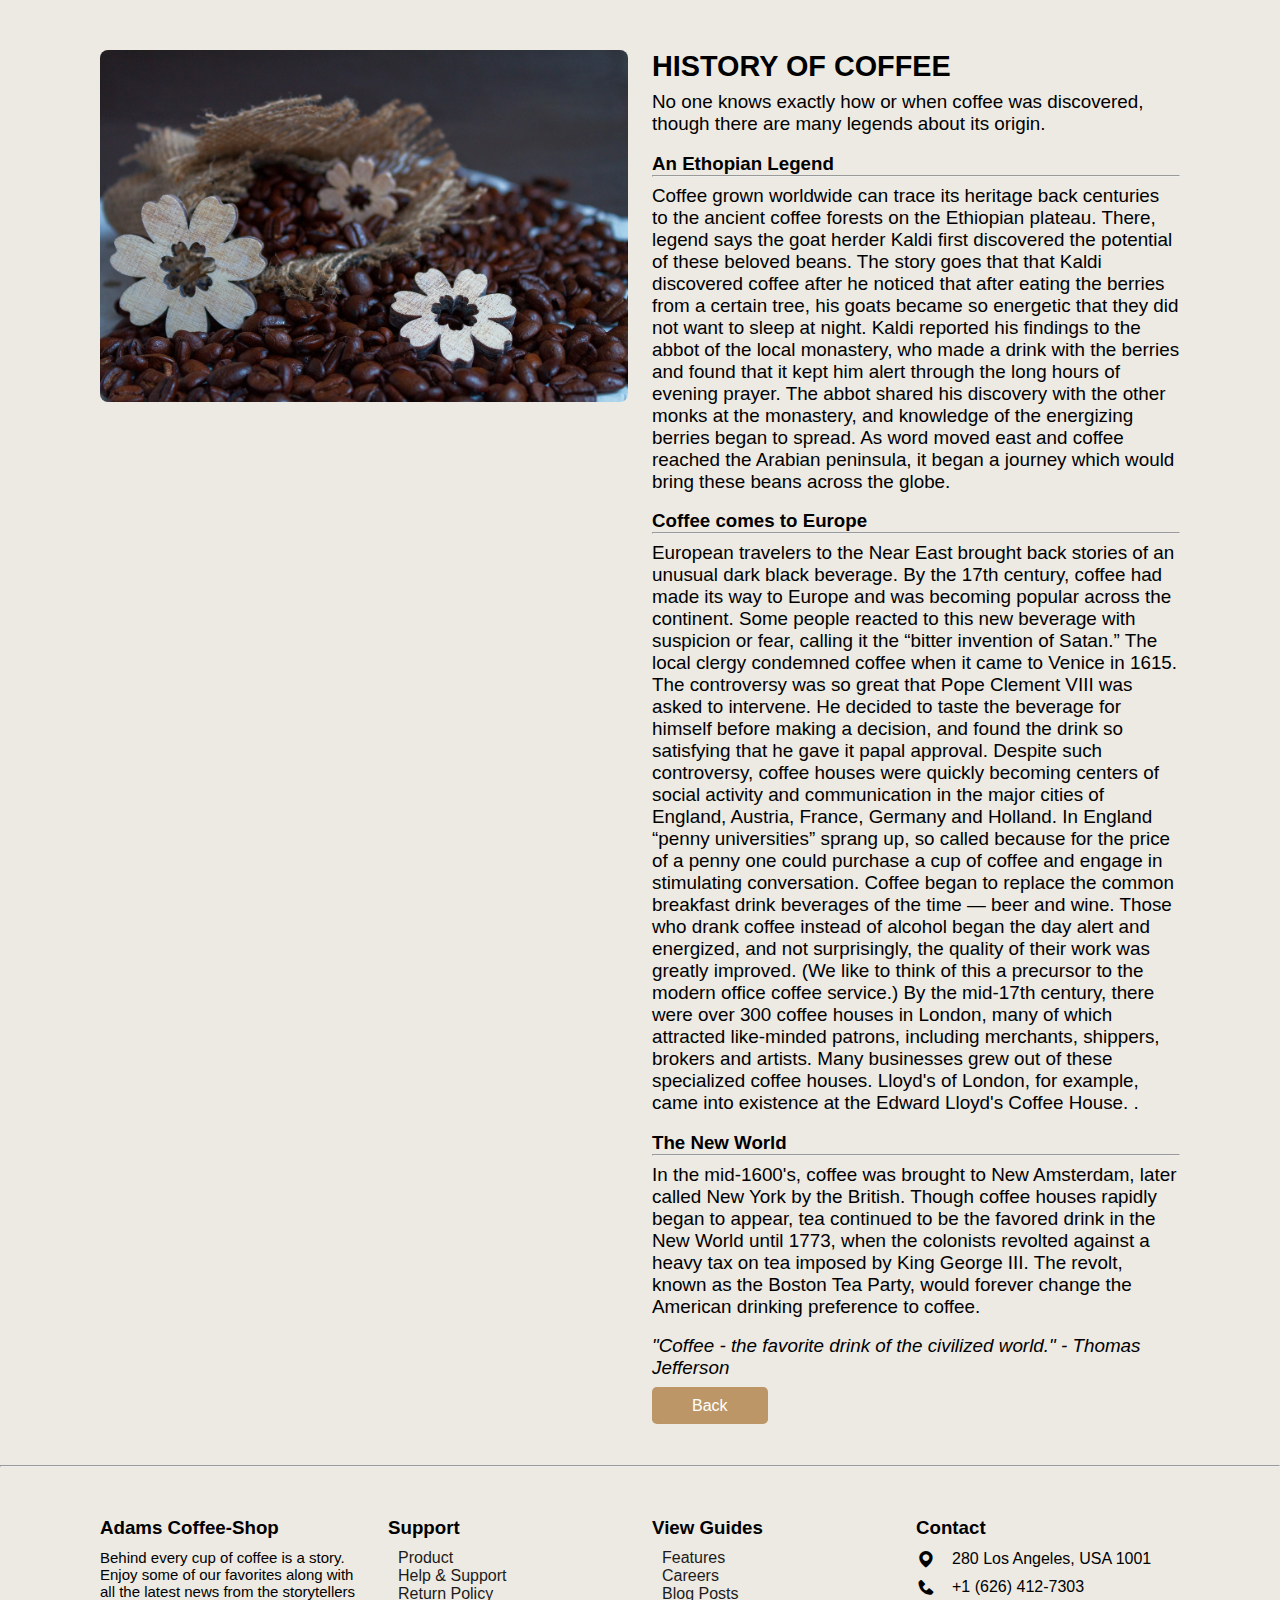
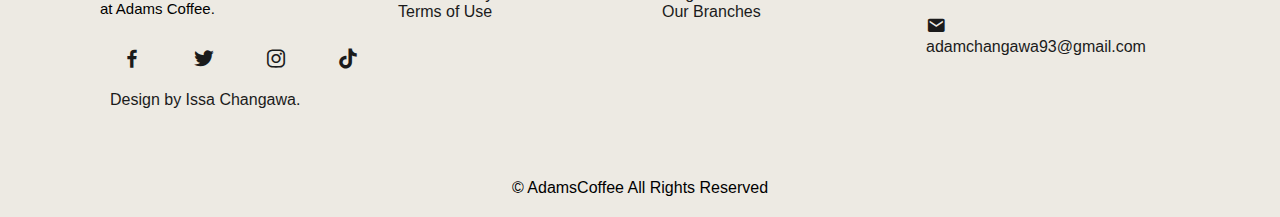
==== Learn.html @ 63762350 "Done with frontend" ====
<!DOCTYPE html>
<html lang="en">
<head>
    <meta charset="UTF-8">
    <meta name="viewport" content="width=device-width, initial-scale=1.0">
    <title>Coffee Website</title>
        <link rel="stylesheet" href="Learn.css">
        <link rel="stylesheet" href="https://unpkg.com/boxicons@latest/css/boxicons.min.css">
</head>
<body>
        <!-- <header>
            <a href="#" class="logo">
                <img src="images/logo.png" alt>
            </a>
            <i class='bx bx-menu' id="menu-icon"></i>
            <ul class="navbar">
                <li><a href="#home">Home</a></li>
                <li><a href="#about">About Us</a></li>
                <li><a href="#products">Products</a></li>
                <li><a href="#customers">Customers</a></li>
            </ul>
        
            <div class="header-icon">
                <i class='bx bx-cart-alt'></i>
                <i class='bx bx-search' id="search-icon"></i>
            </div>
        
            <div class="search-box">
                <input type="search" name="" id="" placeholder="Search Here...">
            </div>
        </header> -->

        <section class="about" id="about">
            <div class="about-img">
                <img src="images/about.jpg" alt="">
            </div>
            <div class="about-text">
                <h2>History of Coffee</h2>
                <p>No one knows exactly how or when coffee was discovered, though there are many legends about its origin.</p>
                
                <h3>An Ethopian Legend</h3>
                <hr>
                <p>Coffee grown worldwide can trace its heritage back centuries to the ancient coffee forests on the Ethiopian plateau.
                There, legend says the goat herder Kaldi first discovered the potential of these beloved beans.
                
                The story goes that that Kaldi discovered coffee after he noticed that after eating the berries from a certain tree, his
                goats became so energetic that they did not want to sleep at night.
                
                Kaldi reported his findings to the abbot of the local monastery, who made a drink with the berries and found that it
                kept him alert through the long hours of evening prayer. The abbot shared his discovery with the other monks at the
                monastery, and knowledge of the energizing berries began to spread.
                
                As word moved east and coffee reached the Arabian peninsula, it began a journey which would bring these beans across the
                globe.
                </p>
                    <h3>Coffee comes to Europe</h3>
                    <hr>
                    <p>European travelers to the Near East brought back stories of an unusual dark black beverage. By the 17th century, coffee
                    had made its way to Europe and was becoming popular across the continent.
                    
                    Some people reacted to this new beverage with suspicion or fear, calling it the “bitter invention of Satan.” The local
                    clergy condemned coffee when it came to Venice in 1615. The controversy was so great that Pope Clement VIII was asked to
                    intervene. He decided to taste the beverage for himself before making a decision, and found the drink so satisfying that
                    he gave it papal approval.
                    
                    Despite such controversy, coffee houses were quickly becoming centers of social activity and communication in the major
                    cities of England, Austria, France, Germany and Holland. In England “penny universities” sprang up, so called because
                    for the price of a penny one could purchase a cup of coffee and engage in stimulating conversation.
                    
                    Coffee began to replace the common breakfast drink beverages of the time — beer and wine. Those who drank coffee instead
                    of alcohol began the day alert and energized, and not surprisingly, the quality of their work was greatly improved. (We
                    like to think of this a precursor to the modern office coffee service.)
                    
                    By the mid-17th century, there were over 300 coffee houses in London, many of which attracted like-minded patrons,
                    including merchants, shippers, brokers and artists.
                    
                    Many businesses grew out of these specialized coffee houses. Lloyd's of London, for example, came into existence at the
                    Edward Lloyd's Coffee House.
                    
                    .</p>

                <h3>The New World</h3>
                <hr>
                    
                <p>In the mid-1600's, coffee was brought to New Amsterdam, later called New York by the British.
                
                Though coffee houses rapidly began to appear, tea continued to be the favored drink in the New World until 1773, when
                the colonists revolted against a heavy tax on tea imposed by King George III. The revolt, known as the Boston Tea Party,
                would forever change the American drinking preference to coffee.
                
                <p><i>"Coffee - the favorite drink of the civilized world." - Thomas Jefferson</i></p>
                </p>
                <a href="index.html" class="btn">Back</a>
            </div>
        </section>

        <hr>
        <section class="footer">
            <div class="footer-box">
                <h3>Adams Coffee-Shop</h3>
                <p>Behind every cup of coffee is a story. Enjoy some of our favorites along with all the latest news from the storytellers
                at Adams Coffee.</p>
                <div class="social">
                    <a href="#"><i class='bx bxl-facebook'></i></a>
                    <a href="#"><i class='bx bxl-twitter'></i></a>
                    <a target="_blank" href="https://www.instagram.com/car962edits/"><i class='bx bxl-instagram'></i></a>
                    <a href="#"><i class='bx bxl-tiktok'></i></a>
                </div>

                <a target="_blank" rel="noreferrer" href="https://my-portfolio-omega-nine-17.vercel.app/">
                    Design by Issa Changawa.
                </a>
            </div>
            <div class="footer-box">
                <h3>Support</h3>
                <li><a href="#products">Product</a></li>
                <li><a href="#">Help & Support</a></li>
                <li><a href="#">Return Policy</a></li>
                <li><a href="#">Terms of Use</a></li>
            </div>
            <div class="footer-box">
                <h3>View Guides</h3>
                <li><a href="#">Features</a></li>
                <li><a href="#">Careers</a></li>
                <li><a href="#">Blog Posts</a></li>
                <li><a href="#">Our Branches</a></li>
            </div>
            <div class="footer-box">
                <h3>Contact</h3>
                <div class="contact">
                    <span><i class='bx bxs-map'></i>280 Los Angeles, USA 1001</span>
                    <span><i class='bx bxs-phone'></i>+1 (626) 412-7303</span>
                    <a href="mailto: adamchangawa93@gmail.com"><i class='bx bxs-envelope'></i>adamchangawa93@gmail.com</a>
                </div>
            </div>

        </section>
        
        <div class="copyright">
            <p>&#169; AdamsCoffee All Rights Reserved</p>
        </div>

        <script src="main.js"></script>
</body>
</html>
---- Learn.css ----
* {
    font-family: 'Poppins', sans-serif;
    margin: 0;
    padding: 0;
    box-sizing: border-box;
    scroll-padding-top: 4rem;
    scroll-behavior: smooth;
    list-style: none;
    text-decoration: none;

}

:root {
    --main-color: #bc9667;
    --second-color: #edeae3;
    --text-color: #1b1b1b;
    --bg-color: #fff;
    --box-shadow: 2px 2px 10px 4px rgb(14 55 54 / 15%);
}

img {
    width: 100%;
}

section {
    padding: 50px 100px;
}

body {
    background-color: var(--second-color);
}

header {
    position: fixed;
    width: 100%;
    top: 0;
    right: 0;
    z-index: 1000;
    display: flex;
    justify-content: space-between;
    align-items: center;
    padding: 18px 100px;
    transition: 0.5s linear;

}

.logo img {
    width: 60px;
}

header.shadow {
    background: var(--text-color);
    box-shadow: var(var(--box-shadow));
}

.navbar {
    display: flex;
}

.navbar a {
    padding: 8px 17px;
    color: var(--bg-color);
    font-size: 1rem;
    text-transform: uppercase;
    font-weight: 500;
}

.navbar a:hover {
    background: var(--main-color);
    border-radius: 0.2rem;
    transition: 0.2s all linear;
}

.header-icon {
    font-size: 22px;
    cursor: pointer;
    z-index: 1000;
    display: flex;
    column-gap: 0.8rem;
}

.header-icon .bx {
    color: var(--bg-color);
}

.header-icon .bx:hover {
    color: var(--main-color);
}

#menu-icon {
    color: var(--bg-color);
    font-size: 24px;
    z-index: 10001;
    cursor: pointer;
    display: none;
}

.search-box {
    position: absolute;
    top: -100%;
    left: 50%;
    transform: translate(-50%);
    background: var(--bg-color);
    width: 100%;
}

.search-box.active {
    top: 110%;
    box-shadow: var(--box-shadow);
    transition: 0.2s all linear;
}

.search-box input {
    padding: 20px;
    border: none;
    outline: none;
    width: 100%;
    font-size: 1rem;
    color: var(--main-color);
}

.search-box input::placeholder {
    font-size: 1rem;
    font-weight: 500;
}

.about {
    display: grid;
    grid-template-columns: repeat(auto-fit, minmax(17rem, auto));
    align-items: normal;
    gap: 1.5rem;
}

.about-img img {
    border-radius: 0.5rem;
}

.about-text h2 {
    font-size: 1.8rem;
    text-transform: uppercase;
}

.about-text p {
    font-size: 1.178rem;
    margin: 0.5rem 0 1.1rem;
}

.about-text2 p {
    font-size: 1.178rem;
    margin: 0.5rem 0 1.1rem;
}

.btn {
    padding: 10px 40px;
    border-radius: 0.3rem;
    background: var(--main-color);
    color: var(--bg-color);
    font-weight: 500;
}

.btn:hover {
    background: #8a6f4d;
}

.footer {
    display: grid;
    grid-template-columns: repeat(auto-fit, minmax(240px, auto));
    gap: 1.5rem;
}

.footer-box h2 {
    font-size: 1.2rem;
    font-weight: 600;
    margin-bottom: 10px;
}

.footer-box p {
    font-size: 0.938rem;
    margin-bottom: 10px;
}

.footer-box a {
    color: #1b1b1b;
    margin: 10px;
}

.social {
    display: flex;
    align-items: center;
    column-gap: 0.5rem;
}

.social a .bx {
    font-size: 24px;
    color: var(--text-color);
    padding: 10px;
    background: var(--second-color);
    border-radius: 0.2rem;
}

.social a .bx:hover {
    background: var(--main-color);
    color: var(--bg-color);
}

.footer-box h3 {
    font-weight: 600;
    margin-bottom: 10px;
}

.footer-box li a {
    color: var(--text-color);
}

.footer-box li a:hover {
    color: var(--main-color);
}

.contact {
    display: flex;
    flex-direction: column;
    row-gap: 0.5rem;
}

.contact span {
    display: flex;
    align-items: center;
}

.contact a {
    color: #1b1b1b;
}

.contact i {
    font-size: 20px;
    margin-right: 1rem;
}

.copyright {
    padding: 20px;
    text-align: center;
    background: var(--second-color);
}
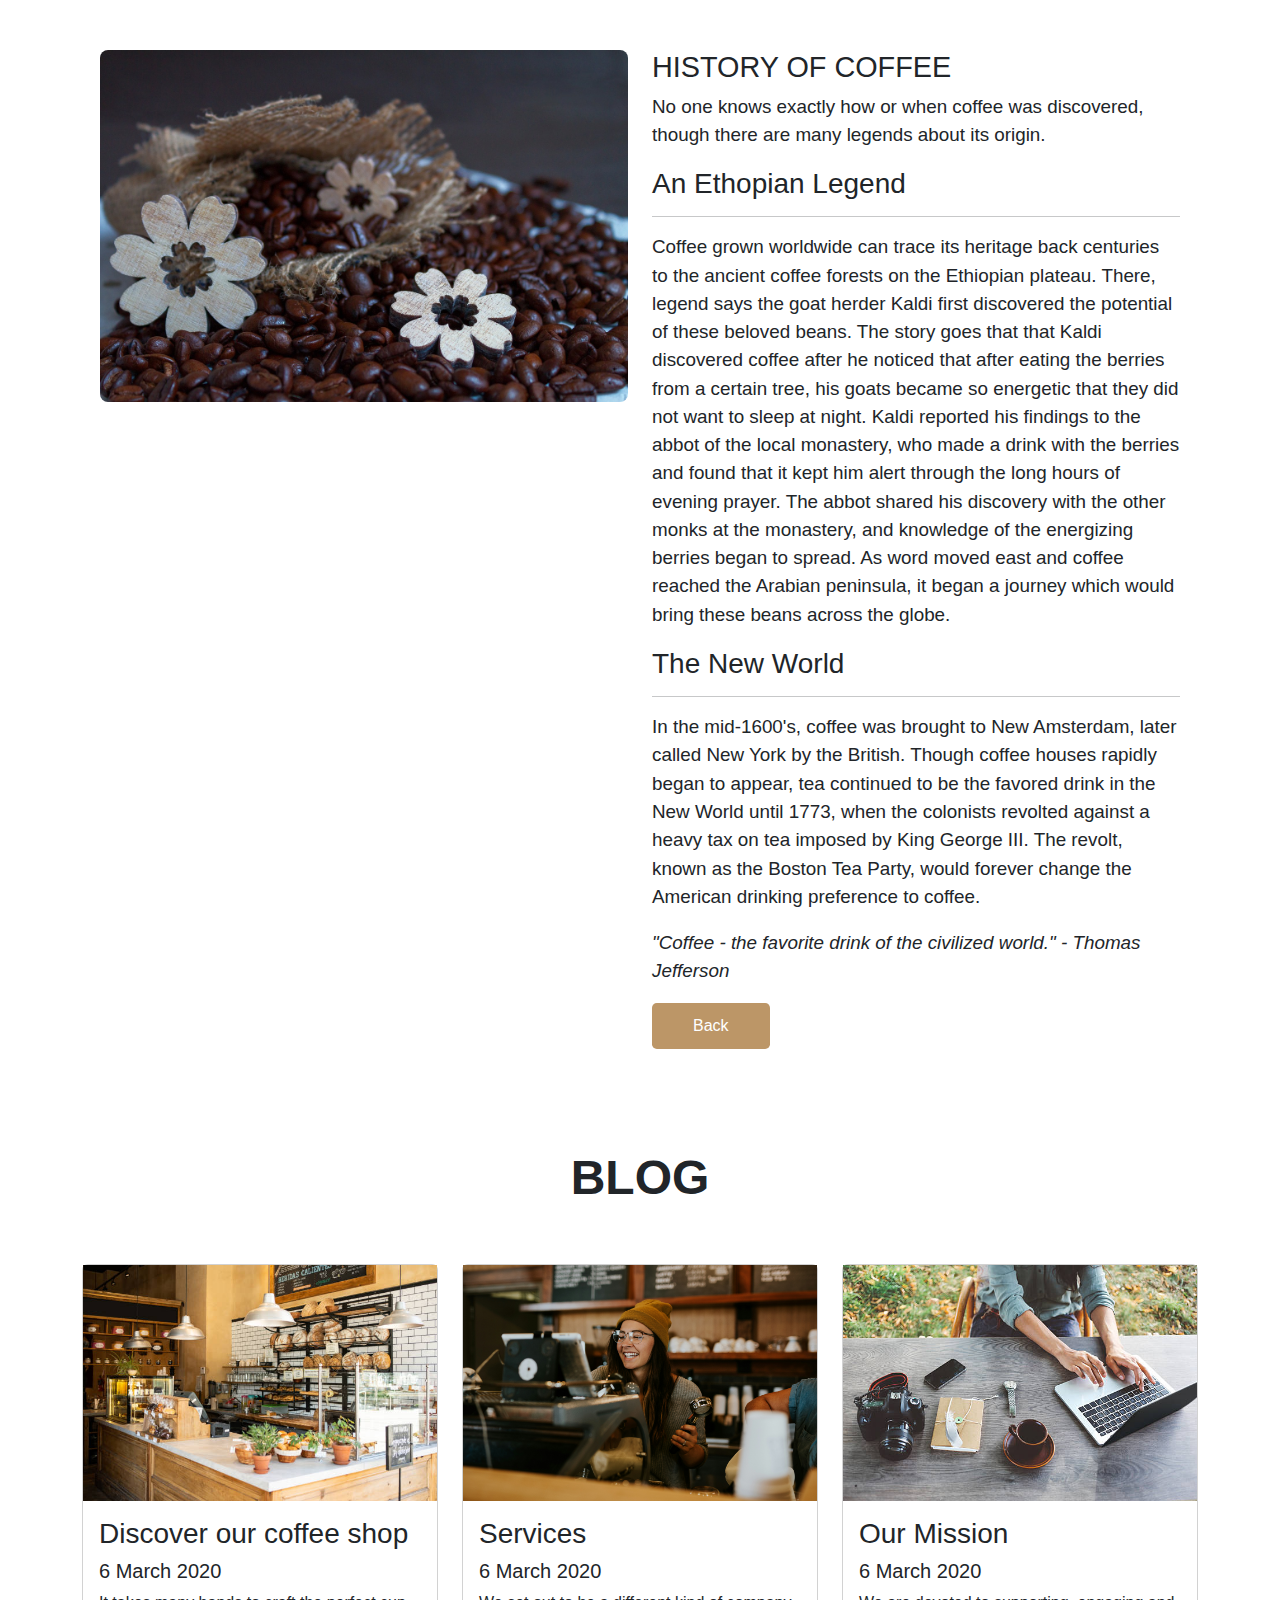
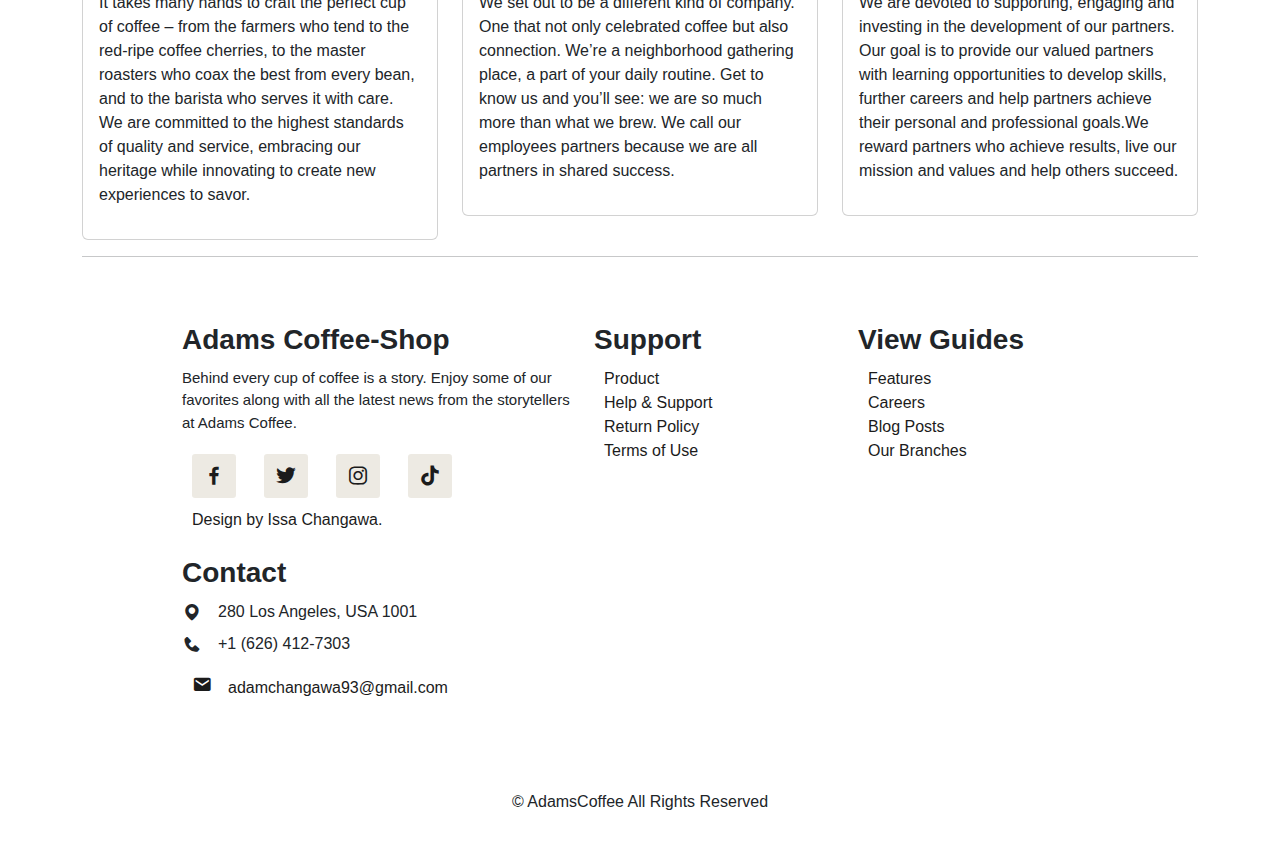
==== commit 0b1de705: "Added Blog page" ====
--- a/Learn.html
+++ b/Learn.html
@@ -6,6 +6,9 @@
     <title>Coffee Website</title>
         <link rel="stylesheet" href="Learn.css">
         <link rel="stylesheet" href="https://unpkg.com/boxicons@latest/css/boxicons.min.css">
+            <link href="https://cdn.jsdelivr.net/npm/bootstrap@5.0.2/dist/css/bootstrap.min.css" rel="stylesheet"
+ crossorigin="anonymous">
+
 </head>
 <body>
         <!-- <header>
@@ -53,31 +56,6 @@
                 As word moved east and coffee reached the Arabian peninsula, it began a journey which would bring these beans across the
                 globe.
                 </p>
-                    <h3>Coffee comes to Europe</h3>
-                    <hr>
-                    <p>European travelers to the Near East brought back stories of an unusual dark black beverage. By the 17th century, coffee
-                    had made its way to Europe and was becoming popular across the continent.
-                    
-                    Some people reacted to this new beverage with suspicion or fear, calling it the “bitter invention of Satan.” The local
-                    clergy condemned coffee when it came to Venice in 1615. The controversy was so great that Pope Clement VIII was asked to
-                    intervene. He decided to taste the beverage for himself before making a decision, and found the drink so satisfying that
-                    he gave it papal approval.
-                    
-                    Despite such controversy, coffee houses were quickly becoming centers of social activity and communication in the major
-                    cities of England, Austria, France, Germany and Holland. In England “penny universities” sprang up, so called because
-                    for the price of a penny one could purchase a cup of coffee and engage in stimulating conversation.
-                    
-                    Coffee began to replace the common breakfast drink beverages of the time — beer and wine. Those who drank coffee instead
-                    of alcohol began the day alert and energized, and not surprisingly, the quality of their work was greatly improved. (We
-                    like to think of this a precursor to the modern office coffee service.)
-                    
-                    By the mid-17th century, there were over 300 coffee houses in London, many of which attracted like-minded patrons,
-                    including merchants, shippers, brokers and artists.
-                    
-                    Many businesses grew out of these specialized coffee houses. Lloyd's of London, for example, came into existence at the
-                    Edward Lloyd's Coffee House.
-                    
-                    .</p>
 
                 <h3>The New World</h3>
                 <hr>
@@ -93,6 +71,61 @@
                 <a href="index.html" class="btn">Back</a>
             </div>
         </section>
+
+        <section class="blog" id="blog">
+            <div class="heading">
+                <h2>BLOG</h2>
+            </div>
+            
+        </section>
+
+        <div class="container">
+            <div class="row">
+                <div class="col-md-4 py-3 py-md-0">
+                    <div class="card">
+                        <img src="./images/b1.png" alt="">
+                        <div class="card-body">
+                            <h3>Discover our coffee shop</h3>
+                            <h5>6 March 2020</h5>
+                            <p>It takes many hands to craft the perfect cup of coffee – from the farmers who tend to the
+                                red-ripe coffee cherries, to
+                                the master roasters who coax the best from every bean, and to the barista who serves it with
+                                care. We are committed to
+                                the highest standards of quality and service, embracing our heritage while innovating to create
+                                new experiences to
+                                savor.</p>
+                            <!-- <button id="blogbtn">Read More.</button> -->
+                        </div>
+                    </div>
+                </div>
+                <div class="col-md-4 py-3 py-md-0">
+                    <div class="card">
+                        <img src="./images/brooke-cagle-8jp-6SjVibM-unsplash.jpg" alt="">
+                        <div class="card-body">
+                            <h3>Services</h3>
+                            <h5>6 March 2020</h5>
+                            <p>We set out to be a different kind of company. One that not only celebrated coffee but also connection. We’re a neighborhood
+                            gathering place, a part of your daily routine. Get to know us and you’ll see: we are so much more than what we brew. We
+                            call our employees partners because we are all partners in shared success.</p>
+                            <!-- <button id="blogbtn">Read More.</button> -->
+                        </div>
+                    </div>
+                </div>
+                <div class="col-md-4 py-3 py-md-0">
+                    <div class="card">
+                        <img src="./images/b3.png" alt="">
+                        <div class="card-body">
+                            <h3>Our Mission</h3>
+                            <h5>6 March 2020</h5>
+                            <p>We are devoted to supporting, engaging and investing in the development of our partners. Our goal is to provide our
+                            valued partners with learning opportunities to develop skills, further careers and help partners achieve their personal
+                            and professional goals.We reward partners who achieve results, live our mission and values and help others succeed.</p>
+                            <!-- <button id="blogbtn">Read More.</button> -->
+                        </div>
+                    </div>
+                </div>
+        
+            </div>
 
         <hr>
         <section class="footer">
@@ -141,5 +174,9 @@
         </div>
 
         <script src="main.js"></script>
+            <!-- <script src="https://cdn.jsdelivr.net/npm/bootstrap@5.0.2/dist/js/bootstrap.bundle.min.js"
+                integrity="sha384-MrcW6ZMFYlzcLA8Nl+NtUVF0sA7MsXsP1UyJoMp4YLEuNSfAP+JcXn/tWtIaxVXM"
+                crossorigin="anonymous"></script> -->
+
 </body>
 </html>--- a/Learn.css
+++ b/Learn.css
@@ -150,12 +150,18 @@
     margin: 0.5rem 0 1.1rem;
 }
 
-.btn {
+.about-text .btn {
     padding: 10px 40px;
     border-radius: 0.3rem;
     background: var(--main-color);
     color: var(--bg-color);
     font-weight: 500;
+}
+
+.blog h2{
+    text-align: center;
+    font-weight: 700;
+    font-size: 3rem;
 }
 
 .btn:hover {
@@ -182,6 +188,7 @@
 .footer-box a {
     color: #1b1b1b;
     margin: 10px;
+    text-decoration: none;
 }
 
 .social {
@@ -210,6 +217,8 @@
 
 .footer-box li a {
     color: var(--text-color);
+    text-decoration: none;
+    
 }
 
 .footer-box li a:hover {
@@ -229,6 +238,7 @@
 
 .contact a {
     color: #1b1b1b;
+    text-decoration: none;
 }
 
 .contact i {
@@ -237,7 +247,114 @@
 }
 
 .copyright {
-    padding: 20px;
+    padding: 30px;
     text-align: center;
-    background: var(--second-color);
+    background: var(--bg-color);
+}
+
+@media (max-width: 1058px) {
+    header {
+        padding: 16px 60px;
+    }
+
+    section {
+        padding: 50px 60px;
+    }
+
+    .home-text h1 {
+        font-size: 2.4rem;
+    }
+}
+
+@media (max-width: 991px) {
+    header {
+        padding: 16px 4%;
+    }
+
+    section {
+        padding: 50px 4%;
+    }
+
+    .home-text h1 {
+        font-size: 2rem;
+    }
+}
+
+@media (max-width: 768px) {
+    header {
+        padding: 12px 4%;
+    }
+
+    #menu-icon {
+        display: initial;
+    }
+
+    .navbar {
+        position: absolute;
+        top: -570px;
+        left: 0;
+        right: 0;
+        display: flex;
+        flex-direction: column;
+        background: var(--second-color);
+        row-gap: 1.4rem;
+        padding: 20px;
+        transition: 0.3s;
+        text-align: center;
+    }
+
+    .navbar a {
+        color: var(--bg-color);
+    }
+
+    .navbar a:hover {
+        color: var(--bg-color);
+    }
+
+    .navbar.active {
+        top: 100%
+    }
+
+    .about {
+        align-items: center;
+    }
+}
+
+@media (max-width: 360px) {
+    header {
+        padding: 11px 4%;
+    }
+
+    .logo img {
+        width: 45px;
+    }
+
+    .home-text {
+        padding-top: 15px;
+    }
+
+    .home-text h1 {
+        font-size: 1.4rem;
+    }
+
+    .home-text p {
+        font-size: 0.8rem;
+        font-weight: 300;
+    }
+
+    .about-img {
+        order: 2;
+    }
+
+    .about-text {
+        text-align: center;
+    }
+
+    .about-text h2 {
+        font-size: 1.2rem;
+    }
+
+    .heading h2 {
+        font-size: 1.2rem;
+    }
 }